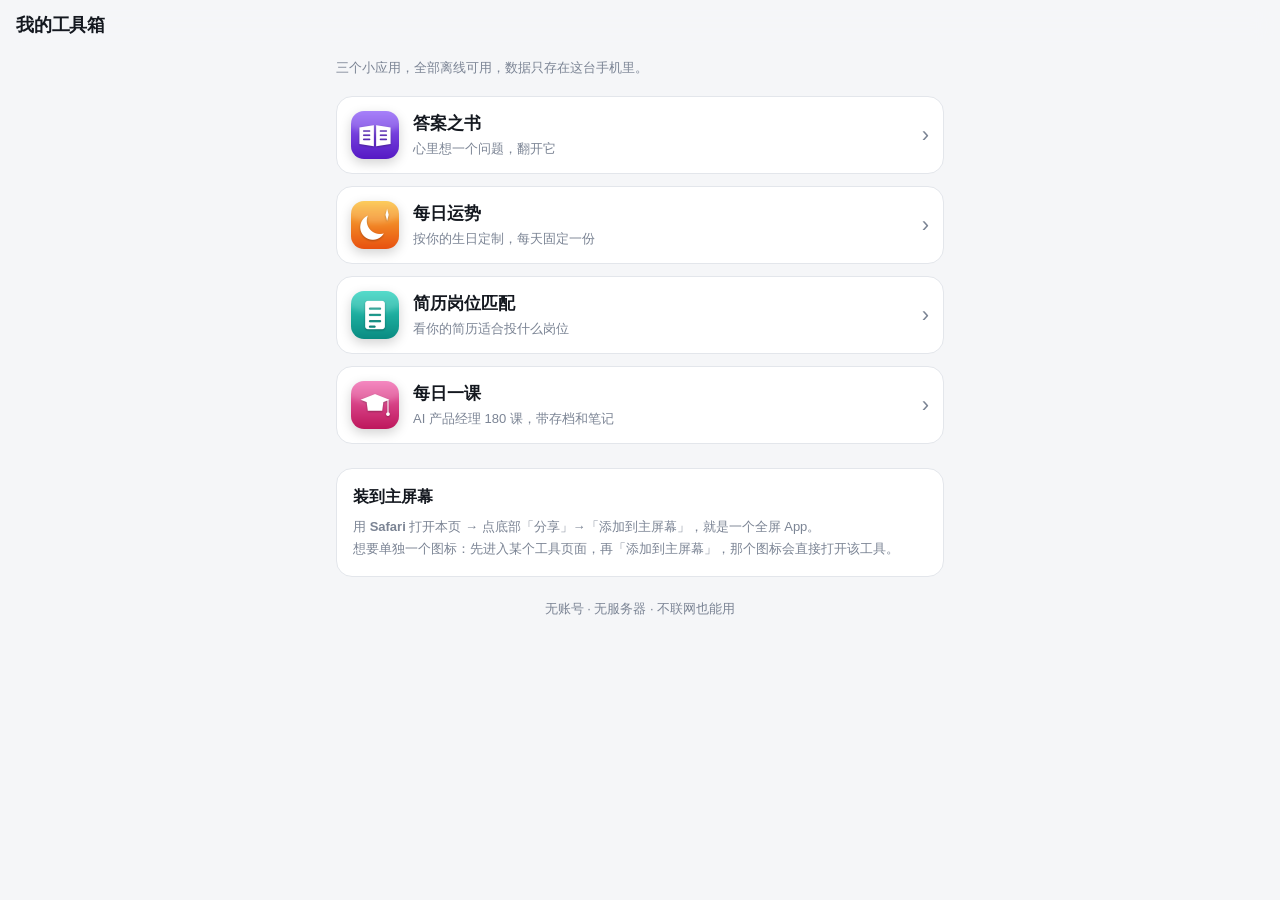
==== index.html @ d4a207b3 "Add files via upload" ====
<!DOCTYPE html>
<html lang="zh-CN">
<head>
<meta charset="utf-8">
<meta name="viewport" content="width=device-width, initial-scale=1, viewport-fit=cover">
<title>我的工具箱</title>
<meta name="description" content="只属于我自己的三个小应用，离线可用，数据只存在本机。">

<meta name="apple-mobile-web-app-capable" content="yes">
<meta name="mobile-web-app-capable" content="yes">
<meta name="apple-mobile-web-app-status-bar-style" content="black-translucent">
<meta name="apple-mobile-web-app-title" content="工具箱">
<link rel="apple-touch-icon" sizes="180x180" href="./icons/home-180.png">

<link rel="icon" type="image/png" sizes="192x192" href="./icons/home-192.png">
<link rel="manifest" href="./manifest.webmanifest">

<meta name="theme-color" content="#f5f6f8" media="(prefers-color-scheme: light)">
<meta name="theme-color" content="#0a0f1a" media="(prefers-color-scheme: dark)">
<meta name="format-detection" content="telephone=no">

<link rel="stylesheet" href="./base.css">
<link rel="stylesheet" href="./home.css">
</head>
<body class="app">

<header class="topbar">
  <h1>我的工具箱</h1>
</header>

<main class="wrap">

  <p class="muted small" style="margin:2px 0 18px">
    三个小应用，全部离线可用，数据只存在这台手机里。
  </p>

  <nav class="tools">

    <a class="tool" href="./answer/">
      <span class="tool-icon"><img src="./icons/answer-192.png" alt="" width="48" height="48"></span>
      <span class="tool-text">
        <strong>答案之书</strong>
        <em>心里想一个问题，翻开它</em>
      </span>
      <span class="chev">›</span>
    </a>

    <a class="tool" href="./fortune/">
      <span class="tool-icon"><img src="./icons/fortune-192.png" alt="" width="48" height="48"></span>
      <span class="tool-text">
        <strong>每日运势</strong>
        <em>按你的生日定制，每天固定一份</em>
      </span>
      <span class="chev">›</span>
    </a>

    <a class="tool" href="./jobs/">
      <span class="tool-icon"><img src="./icons/jobs-192.png" alt="" width="48" height="48"></span>
      <span class="tool-text">
        <strong>简历岗位匹配</strong>
        <em>看你的简历适合投什么岗位</em>
      </span>
      <span class="chev">›</span>
    </a>

    <a class="tool" href="./learn/">
      <span class="tool-icon"><img src="./icons/learn-192.png" alt="" width="48" height="48"></span>
      <span class="tool-text">
        <strong>每日一课</strong>
        <em>AI 产品经理 180 课，带存档和笔记</em>
      </span>
      <span class="chev">›</span>
    </a>

  </nav>

  <div class="card install-tip">
    <strong>装到主屏幕</strong>
    <p class="muted small">
      用 <b>Safari</b> 打开本页 → 点底部「分享」→「添加到主屏幕」，就是一个全屏 App。<br>
      想要单独一个图标：先进入某个工具页面，再「添加到主屏幕」，那个图标会直接打开该工具。
    </p>
  </div>

  <p class="muted small center" style="margin-top:22px">
    无账号 · 无服务器 · 不联网也能用
  </p>

</main>

<script>
  // 首页也注册同一个 Service Worker（相对路径，兼容子目录部署）
  if ('serviceWorker' in navigator && location.protocol !== 'file:') {
    window.addEventListener('load', function () {
      navigator.serviceWorker.register('./sw.js').catch(function () {});
    });
  }
</script>
</body>
</html>
---- base.css ----
/* ============================================================
   base.css —— 三个工具共用的底座
   只放：变量、重置、顶栏、按钮、表单、卡片、标签、提示。
   各工具自己的样式写在自己目录下的 css 里。
   ============================================================ */

:root {
  --bg: #f5f6f8;
  --surface: #ffffff;
  --surface-2: #eef1f5;
  --text: #14181f;
  --muted: #7b8494;
  --line: #e3e6eb;
  --accent: #2f6df6;
  --accent-soft: rgba(47, 109, 246, .12);
  --danger: #e5484d;
  --ok: #12a150;
  --radius: 16px;
  --safe-t: env(safe-area-inset-top, 0px);
  --safe-b: env(safe-area-inset-bottom, 0px);
}

@media (prefers-color-scheme: dark) {
  :root {
    --bg: #0a0f1a;
    --surface: #141b2b;
    --surface-2: #1c2536;
    --text: #e8ecf3;
    --muted: #8b95a8;
    --line: #232e44;
    --accent: #5b8cff;
    --accent-soft: rgba(91, 140, 255, .16);
    --danger: #ff6369;
    --ok: #35c46f;
  }
}

* { box-sizing: border-box; -webkit-tap-highlight-color: transparent; }

html, body { margin: 0; padding: 0; }

body.app {
  min-height: 100%;
  background: var(--bg);
  color: var(--text);
  font: 16px/1.55 -apple-system, BlinkMacSystemFont, "PingFang SC", "Segoe UI",
        "Microsoft YaHei", Roboto, "Helvetica Neue", sans-serif;
  -webkit-font-smoothing: antialiased;
  overscroll-behavior-y: none;
  padding-top: var(--safe-t);
  padding-bottom: var(--safe-b);
}

button, input, select, textarea { font: inherit; color: inherit; }
a { color: var(--accent); text-decoration: none; }

/* ---------- 顶栏 ---------- */
.topbar {
  position: sticky;
  top: 0;
  z-index: 10;
  display: flex;
  align-items: center;
  gap: 10px;
  padding: 8px 16px;
  min-height: 52px;
  background: var(--bg);
  background: color-mix(in srgb, var(--bg) 85%, transparent);
  backdrop-filter: saturate(1.6) blur(14px);
  -webkit-backdrop-filter: saturate(1.6) blur(14px);
  border-bottom: 1px solid transparent;
}
.topbar h1 {
  flex: 1;
  margin: 0;
  font-size: 18px;
  font-weight: 700;
  letter-spacing: -.2px;
}
.topbar .back {
  flex: none;
  display: inline-grid;
  place-items: center;
  width: 36px; height: 36px;
  margin-left: -8px;
  border: 0; border-radius: 10px;
  background: transparent;
  color: var(--accent);
  font-size: 22px;
  line-height: 1;
  cursor: pointer;
}
.topbar .back:active { background: var(--accent-soft); }

/* ---------- 容器 ---------- */
.wrap {
  max-width: 640px;
  margin: 0 auto;
  padding: 4px 16px 40px;
}

/* ---------- 卡片 ---------- */
.card {
  background: var(--surface);
  border: 1px solid var(--line);
  border-radius: var(--radius);
  padding: 16px;
}

/* ---------- 按钮 ---------- */
.btn {
  display: inline-flex;
  align-items: center;
  justify-content: center;
  gap: 8px;
  min-height: 46px;
  padding: 10px 18px;
  border: 1px solid var(--line);
  border-radius: 12px;
  background: var(--surface);
  color: var(--text);
  font-size: 16px;
  cursor: pointer;
}
.btn:active { transform: scale(.98); }
.btn.primary {
  border-color: transparent;
  background: var(--accent);
  color: #fff;
  font-weight: 600;
}
.btn.ghost { background: transparent; color: var(--accent); border-color: transparent; }
.btn.danger { color: var(--danger); }
.btn.block { display: flex; width: 100%; }
.btn[disabled] { opacity: .5; pointer-events: none; }

/* ---------- 表单 ---------- */
.field { display: block; margin-bottom: 14px; }
.field > span {
  display: block;
  margin-bottom: 6px;
  font-size: 13px;
  color: var(--muted);
}
.field input, .field select, .field textarea {
  width: 100%;
  padding: 12px 14px;
  border: 1px solid var(--line);
  border-radius: 12px;
  background: var(--surface);
  outline: none;
  -webkit-appearance: none;
  appearance: none;
}
.field textarea { min-height: 140px; resize: vertical; line-height: 1.6; }
.field input:focus, .field select:focus, .field textarea:focus {
  border-color: var(--accent);
  box-shadow: 0 0 0 3px var(--accent-soft);
}

/* ---------- 小标签 ---------- */
.pill {
  display: inline-block;
  padding: 3px 10px;
  margin: 0 6px 6px 0;
  border-radius: 999px;
  background: var(--surface-2);
  color: var(--text);
  font-size: 13px;
  white-space: nowrap;
}
.pill.on { background: var(--accent-soft); color: var(--accent); font-weight: 600; }
.pill.miss { background: rgba(229, 72, 77, .12); color: var(--danger); }

/* ---------- 工具类 ---------- */
.muted { color: var(--muted); }
.small { font-size: 13px; }
.center { text-align: center; }
.row { display: flex; align-items: center; gap: 10px; }
.spread { display: flex; align-items: center; justify-content: space-between; gap: 10px; }
.stack > * + * { margin-top: 12px; }
hr.sep { border: 0; border-top: 1px solid var(--line); margin: 16px 0; }

/* ---------- 提示条 ---------- */
.toast {
  position: fixed;
  left: 50%;
  bottom: calc(28px + var(--safe-b));
  transform: translateX(-50%);
  z-index: 60;
  max-width: 84vw;
  padding: 10px 16px;
  border-radius: 12px;
  background: rgba(20, 24, 31, .93);
  color: #fff;
  font-size: 14px;
  text-align: center;
  box-shadow: 0 8px 24px rgba(0, 0, 0, .28);
}

[hidden] { display: none !important; }
---- home.css ----
/* 首页：工具箱导航 */

.tools { display: block; }

.tool {
  display: flex;
  align-items: center;
  gap: 14px;
  padding: 14px;
  margin-bottom: 12px;
  border: 1px solid var(--line);
  border-radius: var(--radius);
  background: var(--surface);
  color: var(--text);
  transition: transform .12s ease;
}
.tool:active { transform: scale(.985); }

.tool-icon {
  flex: none;
  width: 48px; height: 48px;
  display: block;
  border-radius: 13px;
  overflow: hidden;
  background: var(--surface-2);
  box-shadow: 0 4px 12px rgba(0, 0, 0, .18);
}
.tool-icon img { display: block; width: 100%; height: 100%; }

.tool-text { flex: 1; min-width: 0; }
.tool-text strong { display: block; font-size: 16.5px; font-weight: 600; }
.tool-text em {
  display: block;
  margin-top: 2px;
  font-style: normal;
  font-size: 13px;
  color: var(--muted);
}

.chev { flex: none; color: var(--muted); font-size: 22px; line-height: 1; }

.install-tip { margin-top: 24px; }
.install-tip strong { display: block; margin-bottom: 6px; }
.install-tip p { margin: 0; line-height: 1.7; }
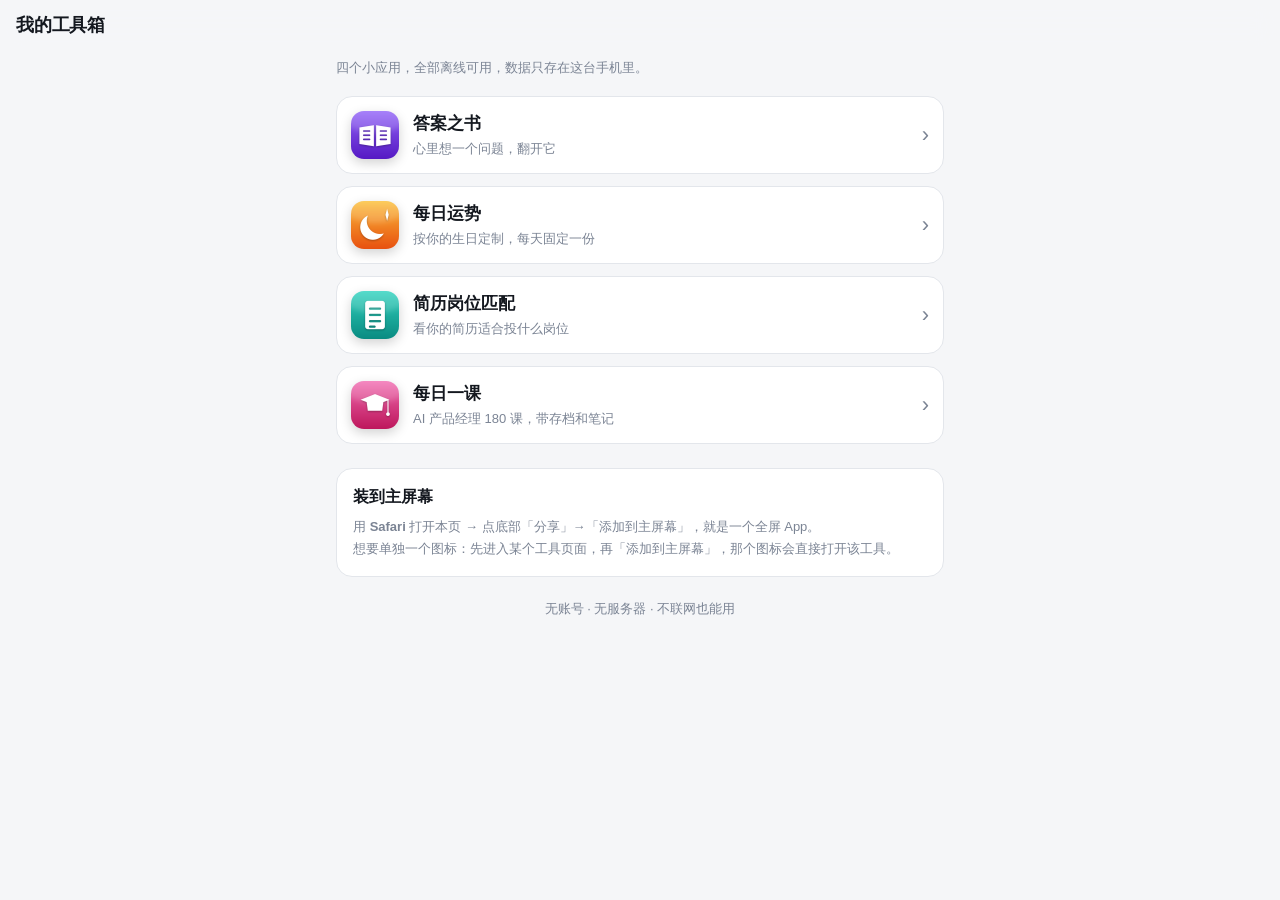
==== commit b8befd24: "Add files via upload" ====
--- a/index.html
+++ b/index.html
@@ -31,7 +31,7 @@
 <main class="wrap">
 
   <p class="muted small" style="margin:2px 0 18px">
-    三个小应用，全部离线可用，数据只存在这台手机里。
+    四个小应用，全部离线可用，数据只存在这台手机里。
   </p>
 
   <nav class="tools">
